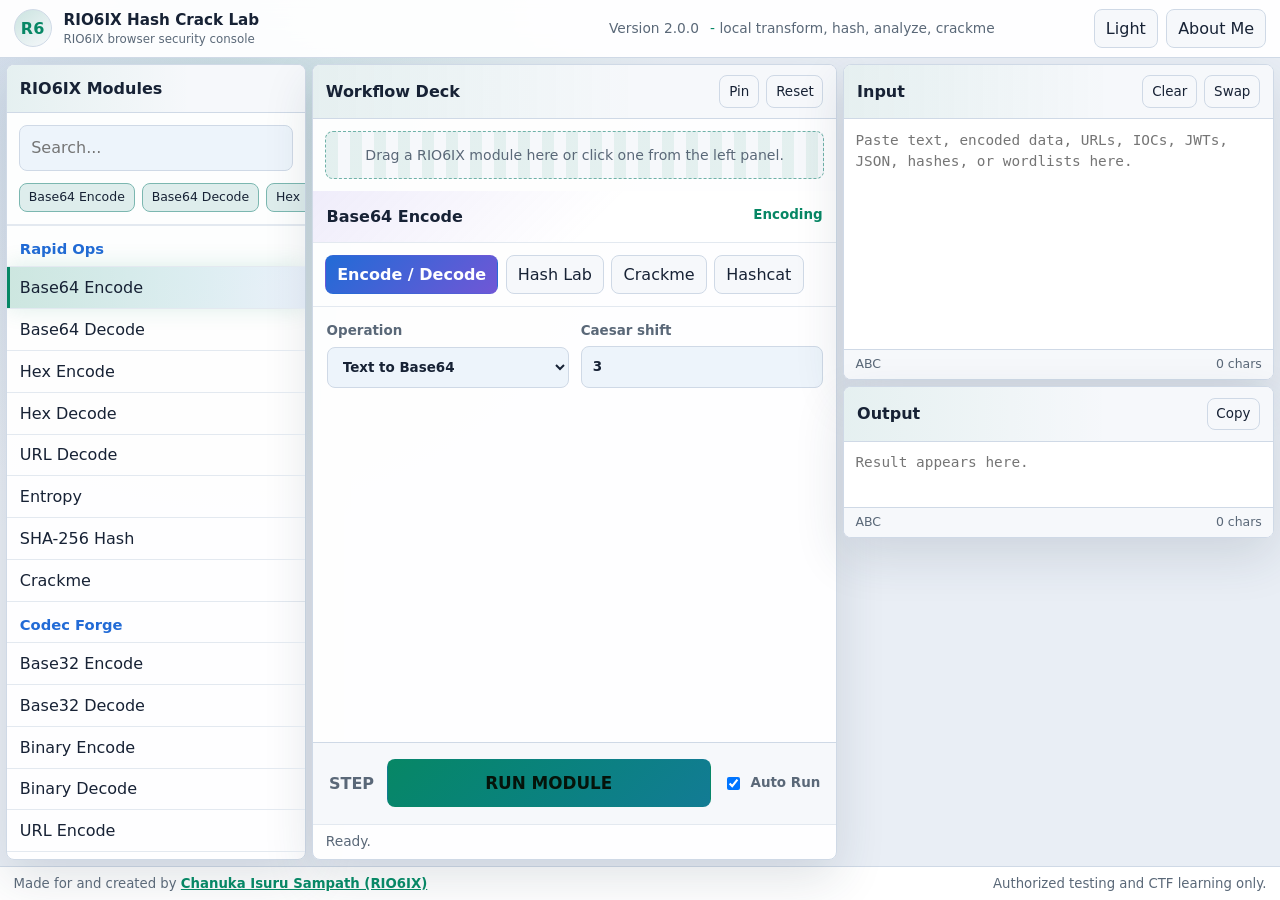
==== index.html @ 595f765e "Initial static security toolkit" ====
<!doctype html>
<html lang="en">
  <head>
    <meta charset="utf-8">
    <meta name="viewport" content="width=device-width, initial-scale=1">
    <meta
      http-equiv="Content-Security-Policy"
      content="default-src 'self'; script-src 'self'; style-src 'self'; img-src 'self' data:; font-src 'self'; connect-src 'none'; object-src 'none'; base-uri 'none'; form-action 'none'; frame-ancestors 'none'; upgrade-insecure-requests"
    >
    <meta name="referrer" content="no-referrer">
    <meta name="color-scheme" content="dark light">
    <meta
      name="description"
      content="RIO6IX Hash Crack Lab is a static browser security console for encoding, decoding, hashing, HMAC, PBKDF2, hash analysis, and safe crackme practice."
    >
    <title>RIO6IX Hash Crack Lab</title>
    <link rel="stylesheet" href="styles.css">
  </head>
  <body>
    <a class="skip-link" href="#codecInput">Skip to input</a>
    <header class="topbar">
      <a class="brand" href="#codecInput" aria-label="RIO6IX Hash Crack Lab">
        <span class="brand-mark" aria-hidden="true">R6</span>
        <span>
          <strong>RIO6IX Hash Crack Lab</strong>
          <small>RIO6IX browser security console</small>
        </span>
      </a>
      <div class="topbar-center" aria-label="Build information">
        <span>Version 2.0.0</span>
        <span>local transform, hash, analyze, crackme</span>
      </div>
      <div class="topbar-actions">
        <button id="themeToggle" type="button" aria-label="Switch color theme" title="Switch theme">
          <span id="themeIcon" aria-hidden="true">Dark</span>
        </button>
        <a href="about.html">About Me</a>
      </div>
    </header>

    <main class="app-shell">
      <aside class="operations-panel" aria-labelledby="operationsTitle">
        <div class="panel-title">
          <h2 id="operationsTitle">RIO6IX Modules</h2>
        </div>
        <label class="search-label" for="operationSearch">Search operations</label>
        <input id="operationSearch" type="search" placeholder="Search..." autocomplete="off">
        <div class="suggestion-box" id="suggestionBox" aria-live="polite"></div>

        <div class="operation-groups" id="operationGroups">
          <section class="operation-group">
            <h3>Rapid Ops</h3>
            <button type="button" class="operation-item active" data-operation="base64-encode" data-tab="encode">Base64 Encode</button>
            <button type="button" class="operation-item" data-operation="base64-decode" data-tab="encode">Base64 Decode</button>
            <button type="button" class="operation-item" data-operation="hex-encode" data-tab="encode">Hex Encode</button>
            <button type="button" class="operation-item" data-operation="hex-decode" data-tab="encode">Hex Decode</button>
            <button type="button" class="operation-item" data-operation="url-decode" data-tab="encode">URL Decode</button>
            <button type="button" class="operation-item" data-operation="entropy" data-tab="encode">Entropy</button>
            <button type="button" class="operation-item" data-operation="hash-sha256" data-tab="hash">SHA-256 Hash</button>
            <button type="button" class="operation-item" data-operation="crackme" data-tab="crack">Crackme</button>
          </section>
          <section class="operation-group">
            <h3>Codec Forge</h3>
            <button type="button" class="operation-item" data-operation="base32-encode" data-tab="encode">Base32 Encode</button>
            <button type="button" class="operation-item" data-operation="base32-decode" data-tab="encode">Base32 Decode</button>
            <button type="button" class="operation-item" data-operation="binary-encode" data-tab="encode">Binary Encode</button>
            <button type="button" class="operation-item" data-operation="binary-decode" data-tab="encode">Binary Decode</button>
            <button type="button" class="operation-item" data-operation="url-encode" data-tab="encode">URL Encode</button>
            <button type="button" class="operation-item" data-operation="html-encode" data-tab="encode">HTML Entity Encode</button>
            <button type="button" class="operation-item" data-operation="html-decode" data-tab="encode">HTML Entity Decode</button>
            <button type="button" class="operation-item" data-operation="base64url-encode" data-tab="encode">Base64URL Encode</button>
            <button type="button" class="operation-item" data-operation="base64url-decode" data-tab="encode">Base64URL Decode</button>
            <button type="button" class="operation-item" data-operation="jwt-decode" data-tab="encode">JWT Decode</button>
          </section>
          <section class="operation-group">
            <h3>Intel Extract</h3>
            <button type="button" class="operation-item" data-operation="json-pretty" data-tab="encode">JSON Beautify</button>
            <button type="button" class="operation-item" data-operation="json-minify" data-tab="encode">JSON Minify</button>
            <button type="button" class="operation-item" data-operation="hexdump" data-tab="encode">Hexdump</button>
            <button type="button" class="operation-item" data-operation="extract-urls" data-tab="encode">Extract URLs</button>
            <button type="button" class="operation-item" data-operation="extract-emails" data-tab="encode">Extract Emails</button>
            <button type="button" class="operation-item" data-operation="parse-url" data-tab="encode">Parse URL</button>
            <button type="button" class="operation-item" data-operation="defang" data-tab="encode">Defang IOCs</button>
            <button type="button" class="operation-item" data-operation="refang" data-tab="encode">Refang IOCs</button>
          </section>
          <section class="operation-group">
            <h3>Text Ops</h3>
            <button type="button" class="operation-item" data-operation="rot13" data-tab="encode">ROT13</button>
            <button type="button" class="operation-item" data-operation="caesar" data-tab="encode">Caesar Shift</button>
            <button type="button" class="operation-item" data-operation="upper" data-tab="encode">To Uppercase</button>
            <button type="button" class="operation-item" data-operation="lower" data-tab="encode">To Lowercase</button>
            <button type="button" class="operation-item" data-operation="reverse" data-tab="encode">Reverse</button>
            <button type="button" class="operation-item" data-operation="slugify" data-tab="encode">Slugify</button>
            <button type="button" class="operation-item" data-operation="unique-lines" data-tab="encode">Unique Lines</button>
            <button type="button" class="operation-item" data-operation="sort-lines" data-tab="encode">Sort Lines</button>
            <button type="button" class="operation-item" data-operation="trim-lines" data-tab="encode">Trim Lines</button>
            <button type="button" class="operation-item" data-operation="remove-empty-lines" data-tab="encode">Remove Empty Lines</button>
            <button type="button" class="operation-item" data-operation="morse-encode" data-tab="encode">Morse Encode</button>
            <button type="button" class="operation-item" data-operation="morse-decode" data-tab="encode">Morse Decode</button>
          </section>
          <section class="operation-group">
            <h3>Hash Core</h3>
            <button type="button" class="operation-item" data-operation="hash-md5" data-tab="hash">MD5 Hash</button>
            <button type="button" class="operation-item" data-operation="hash-sha1" data-tab="hash">SHA-1 Hash</button>
            <button type="button" class="operation-item" data-operation="hash-sha512" data-tab="hash">SHA-512 Hash</button>
            <button type="button" class="operation-item" data-operation="pbkdf2" data-tab="hash">PBKDF2</button>
            <button type="button" class="operation-item" data-operation="hashcat" data-tab="hashcat">Hashcat Helper</button>
          </section>
          <section class="operation-group">
            <h3>Generators</h3>
            <button type="button" class="operation-item" data-operation="uuid-v4" data-tab="encode">UUID v4</button>
            <button type="button" class="operation-item" data-operation="timestamp" data-tab="encode">Timestamp</button>
            <button type="button" class="operation-item" data-operation="password-score" data-tab="encode">Password Score</button>
            <button type="button" class="operation-item" data-operation="text-stats" data-tab="encode">Text Stats</button>
          </section>
        </div>
      </aside>

      <section class="recipe-panel" aria-labelledby="recipeTitle">
        <div class="panel-title recipe-title">
          <h2 id="recipeTitle">Workflow Deck</h2>
          <div class="icon-actions" aria-label="Workflow actions">
            <button id="recipeSave" type="button" title="Pin current module">Pin</button>
            <button id="recipeClear" type="button" title="Clear workspace">Reset</button>
          </div>
        </div>

        <div class="recipe-card">
          <div class="drop-zone" id="dropZone">
            Drag a RIO6IX module here or click one from the left panel.
          </div>
          <div class="recipe-card-head">
            <span id="activeOperationName">Base64 Encode</span>
            <span id="activeOperationBadge">Encoding</span>
          </div>
          <div class="tab-list" role="tablist" aria-label="Toolkit sections">
            <button class="tab-button active" type="button" data-tab="encode" role="tab" aria-selected="true">Encode / Decode</button>
            <button class="tab-button" type="button" data-tab="hash" role="tab" aria-selected="false">Hash Lab</button>
            <button class="tab-button" type="button" data-tab="crack" role="tab" aria-selected="false">Crackme</button>
            <button class="tab-button" type="button" data-tab="hashcat" role="tab" aria-selected="false">Hashcat</button>
          </div>

          <div class="tool-panel active" id="panel-encode" data-panel="encode" role="tabpanel">
            <div class="recipe-controls">
              <label>
                Operation
                <select id="codecOperation">
                  <optgroup label="Encode">
                    <option value="base64-encode">Text to Base64</option>
                    <option value="base32-encode">Text to Base32</option>
                    <option value="hex-encode">Text to Hex</option>
                    <option value="binary-encode">Text to Binary</option>
                    <option value="url-encode">URL Encode</option>
                    <option value="html-encode">HTML Entity Encode</option>
                    <option value="base64url-encode">Text to Base64URL</option>
                  </optgroup>
                  <optgroup label="Decode">
                    <option value="base64-decode">Base64 to Text</option>
                    <option value="base32-decode">Base32 to Text</option>
                    <option value="hex-decode">Hex to Text</option>
                    <option value="binary-decode">Binary to Text</option>
                    <option value="url-decode">URL Decode</option>
                    <option value="html-decode">HTML Entity Decode</option>
                    <option value="base64url-decode">Base64URL to Text</option>
                  </optgroup>
                  <optgroup label="Analyze">
                    <option value="entropy">Entropy</option>
                    <option value="hexdump">Hexdump</option>
                    <option value="extract-urls">Extract URLs</option>
                    <option value="extract-emails">Extract Emails</option>
                    <option value="parse-url">Parse URL</option>
                    <option value="defang">Defang IOCs</option>
                    <option value="refang">Refang IOCs</option>
                    <option value="password-score">Password Score</option>
                    <option value="text-stats">Text Stats</option>
                  </optgroup>
                  <optgroup label="Transform">
                    <option value="rot13">ROT13</option>
                    <option value="caesar">Caesar Shift</option>
                    <option value="jwt-decode">Decode JWT Header and Payload</option>
                    <option value="json-pretty">Pretty Print JSON</option>
                    <option value="json-minify">Minify JSON</option>
                    <option value="upper">Uppercase</option>
                    <option value="lower">Lowercase</option>
                    <option value="reverse">Reverse Text</option>
                    <option value="slugify">Slugify</option>
                    <option value="unique-lines">Unique Lines</option>
                    <option value="sort-lines">Sort Lines</option>
                    <option value="trim-lines">Trim Lines</option>
                    <option value="remove-empty-lines">Remove Empty Lines</option>
                    <option value="morse-encode">Morse Encode</option>
                    <option value="morse-decode">Morse Decode</option>
                    <option value="uuid-v4">Generate UUID v4</option>
                    <option value="timestamp">Generate Timestamp</option>
                  </optgroup>
                </select>
              </label>
              <label>
                Caesar shift
                <input id="caesarShift" type="number" min="-25" max="25" value="3">
              </label>
            </div>
          </div>

          <div class="tool-panel" id="panel-hash" data-panel="hash" role="tabpanel" hidden>
            <div class="recipe-controls">
              <label>
                Algorithm
                <select id="hashAlgorithm">
                  <option value="SHA-256">SHA-256</option>
                  <option value="SHA-384">SHA-384</option>
                  <option value="SHA-512">SHA-512</option>
                  <option value="SHA-1">SHA-1</option>
                  <option value="MD5">MD5</option>
                </select>
              </label>
              <label>
                HMAC secret
                <input id="hmacSecret" type="password" autocomplete="off" placeholder="Optional">
              </label>
              <label>
                PBKDF2 iterations
                <input id="kdfIterations" type="number" min="1000" max="1000000" value="100000">
              </label>
              <label>
                PBKDF2 salt
                <input id="kdfSalt" type="text" autocomplete="off" placeholder="Optional salt">
              </label>
              <div class="hash-inspector">
                <label for="hashAnalyzer">Hash analyzer</label>
                <input id="hashAnalyzer" type="text" spellcheck="false" placeholder="Paste a hash to identify likely formats.">
                <output id="hashGuess">Awaiting hash.</output>
              </div>
            </div>
          </div>

          <div class="tool-panel" id="panel-crack" data-panel="crack" role="tabpanel" hidden>
            <div class="recipe-controls">
              <label>
                Algorithm
                <select id="crackAlgorithm">
                  <option value="SHA-256">SHA-256</option>
                  <option value="SHA-512">SHA-512</option>
                  <option value="SHA-1">SHA-1</option>
                  <option value="MD5">MD5</option>
                </select>
              </label>
              <label>
                Salt mode
                <select id="saltMode">
                  <option value="none">No salt</option>
                  <option value="prefix">Salt + password</option>
                  <option value="suffix">Password + salt</option>
                </select>
              </label>
              <label>
                Salt
                <input id="saltValue" type="text" autocomplete="off" placeholder="Optional">
              </label>
              <div class="inline-actions">
                <button id="demoLoad" type="button">Load demo</button>
                <button id="crackClear" type="button">Clear crackme</button>
              </div>
            </div>
          </div>

          <div class="tool-panel" id="panel-hashcat" data-panel="hashcat" role="tabpanel" hidden>
            <div class="recipe-controls">
              <label>
                Hash type
                <select id="hashcatMode">
                  <option value="0">MD5 - mode 0</option>
                  <option value="100">SHA1 - mode 100</option>
                  <option value="1400">SHA2-256 - mode 1400</option>
                  <option value="1700">SHA2-512 - mode 1700</option>
                  <option value="1000">NTLM - mode 1000</option>
                  <option value="3200">bcrypt - mode 3200</option>
                  <option value="1800">sha512crypt - mode 1800</option>
                </select>
              </label>
              <label>
                Attack mode
                <select id="attackMode">
                  <option value="0">Dictionary - mode 0</option>
                  <option value="3">Mask - mode 3</option>
                  <option value="6">Wordlist + mask - mode 6</option>
                  <option value="7">Mask + wordlist - mode 7</option>
                </select>
              </label>
              <label>
                Hash file
                <input id="hashFileName" type="text" value="hashes.txt">
              </label>
              <label>
                Wordlist or mask
                <input id="wordlistName" type="text" value="wordlists/rockyou.txt">
              </label>
              <fieldset>
                <legend>Options</legend>
                <label class="check-row"><input id="optimizedKernels" type="checkbox" checked> Optimized kernels</label>
                <label class="check-row"><input id="showStatus" type="checkbox" checked> Status timer</label>
                <label class="check-row"><input id="restoreSafe" type="checkbox" checked> Restore enabled</label>
              </fieldset>
            </div>
          </div>
        </div>

        <div class="bake-row">
          <span>STEP</span>
          <button class="bake-button" id="bakeButton" type="button">Run Module</button>
          <label class="auto-bake"><input id="autoBake" type="checkbox" checked> Auto Run</label>
        </div>
        <p class="status-line" id="codecStatus" role="status">Ready.</p>
      </section>

      <section class="io-panel" aria-label="Input and output">
        <div class="io-card input-card">
          <div class="panel-title">
            <h2>Input</h2>
            <div class="inline-actions compact">
              <button id="codecClear" type="button">Clear</button>
              <button id="codecSwap" type="button">Swap</button>
            </div>
          </div>
          <textarea id="codecInput" spellcheck="false" placeholder="Paste text, encoded data, URLs, IOCs, JWTs, JSON, hashes, or wordlists here."></textarea>
          <div class="editor-meta"><span>ABC</span><span id="inputStats">0 chars</span></div>
        </div>

        <div class="io-card wordlist-card">
          <div class="panel-title">
            <h2>Crackme Wordlist</h2>
          </div>
          <textarea id="wordlistInput" spellcheck="false" placeholder="One candidate per line. Used only by Crackme."></textarea>
          <textarea id="targetHashes" class="mini-textarea" spellcheck="false" placeholder="Target hash list for Crackme, one per line."></textarea>
        </div>

        <div class="io-card output-card">
          <div class="panel-title">
            <h2>Output</h2>
            <button class="copy-button" type="button" data-copy="codecOutput">Copy</button>
          </div>
          <textarea id="codecOutput" readonly spellcheck="false" placeholder="Result appears here."></textarea>
          <textarea id="hashOutput" class="hidden-output" readonly spellcheck="false" aria-hidden="true"></textarea>
          <textarea id="crackOutput" class="hidden-output" readonly spellcheck="false" aria-hidden="true"></textarea>
          <textarea id="hashcatOutput" class="hidden-output" readonly spellcheck="false" aria-hidden="true"></textarea>
          <div class="editor-meta"><span>ABC</span><span id="outputStats">0 chars</span></div>
        </div>
      </section>
    </main>

    <footer class="footer-bar">
      <span>Made for and created by <a href="about.html">Chanuka Isuru Sampath (RIO6IX)</a></span>
      <span>Authorized testing and CTF learning only.</span>
    </footer>

    <script src="app.js" defer></script>
  </body>
</html>
---- styles.css ----
:root {
  --bg: #03070b;
  --panel: #081018;
  --panel-2: #0d1822;
  --panel-3: #122434;
  --text: #f2fbff;
  --muted: #8fa8b8;
  --line: #1f3a46;
  --soft-line: #142a35;
  --accent: #00f0b5;
  --accent-strong: #00bd8c;
  --blue: #23c7ff;
  --violet: #7f6bff;
  --danger: #ff6b6b;
  --shadow: 0 18px 60px rgba(0, 0, 0, 0.24);
  --radius: 8px;
  color-scheme: dark;
}

[data-theme="light"] {
  --bg: #e9eef5;
  --panel: #ffffff;
  --panel-2: #f6f8fb;
  --panel-3: #edf4fb;
  --text: #172235;
  --muted: #5a6878;
  --line: #cfd9e6;
  --soft-line: #e3e9f0;
  --accent: #078765;
  --accent-strong: #05684e;
  --blue: #226bd6;
  --violet: #7057d6;
  --danger: #b3261e;
  --shadow: 0 18px 50px rgba(35, 54, 80, 0.14);
  color-scheme: light;
}

* {
  box-sizing: border-box;
}

html,
body {
  min-height: 100%;
}

body {
  margin: 0;
  height: 100vh;
  overflow: hidden;
  background:
    radial-gradient(circle at 18% 10%, color-mix(in srgb, var(--accent) 12%, transparent), transparent 28rem),
    linear-gradient(135deg, color-mix(in srgb, var(--violet) 8%, transparent), transparent 24rem),
    var(--bg);
  color: var(--text);
  font-family: Inter, ui-sans-serif, system-ui, -apple-system, BlinkMacSystemFont, "Segoe UI", sans-serif;
  line-height: 1.45;
}

button,
input,
select,
textarea {
  font: inherit;
}

@keyframes modulePulse {
  0% {
    box-shadow: inset 3px 0 0 transparent;
  }
  100% {
    box-shadow: inset 3px 0 0 var(--accent), 0 0 24px color-mix(in srgb, var(--accent) 14%, transparent);
  }
}

@keyframes dropGlow {
  0% {
    background-position: 0 0;
  }
  100% {
    background-position: 36px 0;
  }
}

a {
  color: inherit;
}

.skip-link {
  position: fixed;
  left: 1rem;
  top: -4rem;
  z-index: 20;
  background: var(--accent);
  color: #071019;
  padding: 0.6rem 0.9rem;
  border-radius: var(--radius);
}

.skip-link:focus {
  top: 1rem;
}

.topbar {
  height: 58px;
  display: grid;
  grid-template-columns: minmax(270px, 0.9fr) minmax(260px, 1fr) auto;
  align-items: center;
  gap: 1rem;
  padding: 0 0.85rem;
  border-bottom: 1px solid var(--line);
  background: color-mix(in srgb, var(--panel) 94%, transparent);
  backdrop-filter: blur(16px);
}

.brand {
  display: inline-flex;
  align-items: center;
  gap: 0.75rem;
  min-width: 0;
  text-decoration: none;
}

.brand-mark {
  width: 38px;
  height: 38px;
  display: grid;
  place-items: center;
  border: 1px solid var(--line);
  border-radius: 50%;
  background: linear-gradient(145deg, color-mix(in srgb, var(--accent) 18%, var(--panel-2)), var(--panel-2));
  color: var(--accent);
  font-weight: 900;
}

.brand strong,
.brand small {
  display: block;
}

.brand strong {
  font-size: 0.95rem;
  white-space: nowrap;
  overflow: hidden;
  text-overflow: ellipsis;
}

.brand small,
.topbar-center,
.footer-bar,
.status-line,
.editor-meta {
  color: var(--muted);
}

.brand small {
  font-size: 0.74rem;
}

.topbar-center {
  display: flex;
  justify-content: center;
  gap: 0.7rem;
  font-size: 0.86rem;
  text-align: center;
}

.topbar-center span + span::before {
  content: "- ";
  color: var(--accent);
}

.topbar-actions {
  display: flex;
  gap: 0.5rem;
  align-items: center;
}

.topbar-actions a,
button {
  border: 1px solid var(--line);
  border-radius: var(--radius);
  background: var(--panel-2);
  color: var(--text);
  min-height: 34px;
  padding: 0.45rem 0.7rem;
  text-decoration: none;
  cursor: pointer;
}

button:hover,
.topbar-actions a:hover {
  border-color: var(--accent);
}

button:focus-visible,
a:focus-visible,
input:focus,
select:focus,
textarea:focus {
  outline: 3px solid color-mix(in srgb, var(--accent) 55%, transparent);
  outline-offset: 2px;
}

.app-shell {
  height: calc(100vh - 92px);
  display: grid;
  grid-template-columns: minmax(220px, 300px) minmax(330px, 1fr) minmax(360px, 0.82fr);
  gap: 6px;
  padding: 6px;
  min-height: 0;
}

.operations-panel,
.recipe-panel,
.io-panel,
.io-card,
.recipe-card {
  min-height: 0;
}

.operations-panel,
.recipe-panel,
.io-card {
  border: 1px solid var(--line);
  border-radius: var(--radius);
  background: color-mix(in srgb, var(--panel) 96%, transparent);
  box-shadow: var(--shadow);
  overflow: hidden;
}

.operations-panel,
.recipe-panel {
  display: flex;
  flex-direction: column;
}

.panel-title {
  min-height: 48px;
  display: flex;
  align-items: center;
  justify-content: space-between;
  gap: 0.7rem;
  padding: 0.65rem 0.8rem;
  border-bottom: 1px solid var(--line);
  background:
    linear-gradient(90deg, color-mix(in srgb, var(--accent) 7%, transparent), transparent 62%),
    var(--panel-2);
}

h2,
h3,
p {
  margin: 0;
}

h2 {
  font-size: 1rem;
}

h3 {
  color: var(--blue);
  font-size: 0.92rem;
}

.search-label {
  position: absolute;
  width: 1px;
  height: 1px;
  overflow: hidden;
  clip: rect(0 0 0 0);
}

#operationSearch {
  margin: 0.75rem;
  width: calc(100% - 1.5rem);
}

.suggestion-box {
  display: flex;
  flex-wrap: nowrap;
  gap: 0.45rem;
  min-height: 42px;
  overflow-x: auto;
  overflow-y: hidden;
  padding: 0 0.75rem 0.75rem;
  border-bottom: 1px solid var(--soft-line);
}

.suggestion-chip {
  flex: 0 0 auto;
  min-height: 28px;
  padding: 0.25rem 0.55rem;
  border-color: color-mix(in srgb, var(--accent) 42%, var(--line));
  background: color-mix(in srgb, var(--accent) 10%, var(--panel-2));
  color: var(--text);
  font-size: 0.78rem;
}

.suggestion-empty {
  color: var(--muted);
  font-size: 0.8rem;
}

.operation-groups {
  overflow: auto;
  padding-bottom: 0.8rem;
}

.operation-group {
  border-top: 1px solid var(--soft-line);
}

.operation-group h3 {
  padding: 0.75rem 0.8rem 0.45rem;
}

.operation-item {
  width: 100%;
  display: block;
  border: 0;
  border-radius: 0;
  border-top: 1px solid var(--soft-line);
  background: transparent;
  color: var(--text);
  min-height: 38px;
  padding: 0.55rem 0.8rem;
  text-align: left;
  position: relative;
  transition: background 160ms ease, color 160ms ease, transform 160ms ease, border-color 160ms ease;
}

.operation-item:hover,
.operation-item.active {
  background: linear-gradient(90deg, color-mix(in srgb, var(--accent) 20%, transparent), color-mix(in srgb, var(--blue) 9%, transparent));
  color: var(--text);
}

.operation-item.active::before {
  content: "";
  position: absolute;
  inset: 0 auto 0 0;
  width: 3px;
  background: var(--accent);
}

.operation-item:hover {
  transform: translateX(4px);
}

.operation-item.active {
  animation: modulePulse 520ms ease both;
}

.operation-item.dragging {
  opacity: 0.55;
  transform: translateX(8px) scale(0.98);
}

.recipe-title .icon-actions,
.inline-actions,
.tab-list {
  display: flex;
  flex-wrap: wrap;
  gap: 0.45rem;
}

.icon-actions button,
.inline-actions button,
.copy-button {
  min-height: 30px;
  padding: 0.35rem 0.55rem;
  font-size: 0.84rem;
}

.recipe-card {
  flex: 1;
  display: flex;
  flex-direction: column;
  overflow: auto;
}

.drop-zone {
  margin: 0.75rem;
  padding: 0.8rem;
  border: 1px dashed color-mix(in srgb, var(--accent) 48%, var(--line));
  border-radius: var(--radius);
  background:
    repeating-linear-gradient(90deg, color-mix(in srgb, var(--accent) 8%, transparent) 0 12px, transparent 12px 24px),
    var(--panel-2);
  color: var(--muted);
  font-size: 0.88rem;
  text-align: center;
  transition: border-color 160ms ease, color 160ms ease, transform 160ms ease;
}

.drop-zone.drag-over {
  color: var(--text);
  border-color: var(--accent);
  transform: translateY(-2px);
  animation: dropGlow 1s linear infinite;
}

.recipe-card-head {
  display: flex;
  justify-content: space-between;
  gap: 1rem;
  padding: 0.85rem;
  border-bottom: 1px solid var(--soft-line);
  font-weight: 800;
  background:
    linear-gradient(135deg, color-mix(in srgb, var(--violet) 11%, transparent), transparent 55%),
    var(--panel);
}

#activeOperationBadge {
  color: var(--accent);
  font-size: 0.84rem;
}

.tab-list {
  padding: 0.75rem;
  border-bottom: 1px solid var(--soft-line);
}

.tab-button.active {
  background: linear-gradient(135deg, var(--blue), var(--violet));
  border-color: transparent;
  color: #fff;
  font-weight: 800;
}

.tool-panel {
  padding: 0.85rem;
}

.recipe-controls {
  display: grid;
  grid-template-columns: repeat(2, minmax(0, 1fr));
  gap: 0.75rem;
}

.recipe-controls label,
.hash-inspector {
  display: grid;
  gap: 0.35rem;
}

label,
legend {
  color: var(--muted);
  font-size: 0.84rem;
  font-weight: 700;
}

input,
select,
textarea {
  width: 100%;
  border: 1px solid var(--line);
  border-radius: var(--radius);
  background: var(--panel-3);
  color: var(--text);
  padding: 0.65rem 0.7rem;
}

textarea {
  resize: none;
  font-family: "Cascadia Code", "SFMono-Regular", Consolas, monospace;
  font-size: 0.9rem;
  line-height: 1.5;
}

.hash-inspector,
fieldset {
  grid-column: 1 / -1;
  border: 1px solid var(--line);
  border-radius: var(--radius);
  background: var(--panel-2);
  padding: 0.75rem;
}

.check-row {
  display: inline-flex;
  align-items: center;
  gap: 0.5rem;
  margin: 0.35rem 0.7rem 0 0;
}

.check-row input {
  width: auto;
}

.bake-row {
  min-height: 82px;
  display: grid;
  grid-template-columns: auto minmax(160px, 1fr) auto;
  align-items: center;
  gap: 0.8rem;
  padding: 0.75rem 1rem;
  border-top: 1px solid var(--line);
  background: var(--panel-2);
}

.bake-row span {
  color: var(--muted);
  font-weight: 900;
}

.bake-button {
  min-height: 48px;
  background: linear-gradient(135deg, var(--accent), color-mix(in srgb, var(--blue) 42%, var(--accent)));
  border-color: transparent;
  color: #05130a;
  font-size: 1.05rem;
  font-weight: 900;
  text-transform: uppercase;
}

.auto-bake {
  display: inline-flex;
  align-items: center;
  gap: 0.45rem;
  white-space: nowrap;
}

.auto-bake input {
  width: auto;
}

.status-line {
  min-height: 32px;
  padding: 0.45rem 0.8rem;
  border-top: 1px solid var(--soft-line);
  font-size: 0.86rem;
}

.io-panel {
  display: grid;
  grid-template-rows: minmax(220px, 1fr) minmax(130px, 0.48fr) minmax(220px, 1fr);
  gap: 6px;
}

.io-card {
  display: flex;
  flex-direction: column;
}

.io-card textarea {
  flex: 1;
  min-height: 0;
  border: 0;
  border-radius: 0;
  background:
    linear-gradient(rgba(255, 255, 255, 0.015) 50%, transparent 50%) 0 0 / 100% 3rem,
    var(--panel);
}

.wordlist-card {
  display: none;
}

.show-crackme .wordlist-card {
  display: flex;
}

.show-crackme.io-panel {
  grid-template-rows: minmax(180px, 0.85fr) minmax(170px, 0.58fr) minmax(190px, 0.85fr);
}

.mini-textarea {
  border-top: 1px solid var(--line) !important;
  min-height: 70px !important;
}

.editor-meta {
  min-height: 28px;
  display: flex;
  justify-content: space-between;
  padding: 0.35rem 0.7rem;
  border-top: 1px solid var(--line);
  background: var(--panel-2);
  font-size: 0.78rem;
}

.hidden-output {
  display: none;
}

.footer-bar {
  height: 34px;
  display: flex;
  align-items: center;
  justify-content: space-between;
  gap: 1rem;
  padding: 0 0.85rem;
  border-top: 1px solid var(--line);
  background: var(--panel);
  font-size: 0.83rem;
}

.footer-bar a {
  color: var(--accent);
  font-weight: 800;
}

.about-page {
  min-height: 100vh;
  overflow: auto;
}

.about-shell {
  width: min(1180px, calc(100% - 2rem));
  min-height: calc(100vh - 92px);
  margin: 0 auto;
  padding: 1.6rem 0;
  display: grid;
  grid-template-columns: minmax(320px, 0.95fr) minmax(360px, 1.05fr);
  gap: 1rem;
  align-items: stretch;
}

.about-hero,
.about-panel,
.about-links {
  border: 1px solid var(--line);
  border-radius: var(--radius);
  background:
    radial-gradient(circle at 14% 12%, color-mix(in srgb, var(--accent) 18%, transparent), transparent 18rem),
    linear-gradient(135deg, color-mix(in srgb, var(--violet) 10%, transparent), transparent 54%),
    color-mix(in srgb, var(--panel) 96%, transparent);
  box-shadow: var(--shadow);
  padding: 1.25rem;
}

.about-hero {
  display: flex;
  flex-direction: column;
  justify-content: center;
  min-height: 100%;
  overflow: hidden;
}

.profile-orbit {
  position: relative;
  width: 190px;
  height: 190px;
  display: grid;
  place-items: center;
  margin-bottom: 1rem;
}

.about-mark {
  width: 112px;
  height: 112px;
  display: grid;
  place-items: center;
  border: 1px solid color-mix(in srgb, var(--accent) 46%, var(--line));
  border-radius: 50%;
  background:
    linear-gradient(145deg, color-mix(in srgb, var(--accent) 24%, var(--panel-2)), var(--panel-2));
  color: var(--accent);
  font-size: 2rem;
  font-weight: 900;
  box-shadow: 0 0 42px color-mix(in srgb, var(--accent) 18%, transparent);
}

.profile-orbit::before,
.profile-orbit::after {
  content: "";
  position: absolute;
  inset: 0;
  border: 1px solid color-mix(in srgb, var(--accent) 25%, transparent);
  border-radius: 50%;
}

.profile-orbit::after {
  inset: 24px;
  border-color: color-mix(in srgb, var(--blue) 28%, transparent);
}

.orbit-dot {
  position: absolute;
  width: 10px;
  height: 10px;
  border-radius: 50%;
  background: var(--accent);
  box-shadow: 0 0 18px var(--accent);
}

.dot-one {
  top: 18px;
  right: 44px;
}

.dot-two {
  bottom: 32px;
  left: 28px;
  background: var(--blue);
  box-shadow: 0 0 18px var(--blue);
}

.dot-three {
  right: 18px;
  bottom: 60px;
  background: var(--violet);
  box-shadow: 0 0 18px var(--violet);
}

.about-kicker {
  color: var(--accent);
  font-size: 0.78rem;
  font-weight: 900;
  text-transform: uppercase;
}

.about-hero h1 {
  margin: 0.35rem 0 0.85rem;
  font-size: clamp(2.3rem, 4.7vw, 4.55rem);
  line-height: 1;
}

.about-hero h1 span {
  color: var(--accent);
}

.about-hero p {
  color: var(--muted);
  max-width: 62ch;
}

.about-tags,
.about-actions {
  display: flex;
  flex-wrap: wrap;
  gap: 0.55rem;
  margin-top: 1rem;
}

.about-tags span {
  border: 1px solid color-mix(in srgb, var(--accent) 35%, var(--line));
  border-radius: 999px;
  background: color-mix(in srgb, var(--accent) 8%, var(--panel-2));
  color: var(--text);
  padding: 0.38rem 0.65rem;
  font-size: 0.82rem;
  font-weight: 800;
}

.about-actions a {
  min-height: 40px;
  display: inline-flex;
  align-items: center;
  justify-content: center;
  border: 1px solid var(--line);
  border-radius: var(--radius);
  background: var(--panel-2);
  padding: 0.6rem 0.85rem;
  text-decoration: none;
  font-weight: 800;
}

.about-actions .primary-profile-link {
  background: linear-gradient(135deg, var(--accent), color-mix(in srgb, var(--blue) 38%, var(--accent)));
  border-color: transparent;
  color: #04110d;
}

.about-content {
  display: grid;
  gap: 1rem;
}

.about-panel h2,
.about-links h2 {
  font-size: clamp(1.4rem, 3vw, 2rem);
  margin: 0.25rem 0 0.7rem;
}

.about-panel p {
  color: var(--muted);
}

.metric-panel {
  display: grid;
  grid-template-columns: repeat(3, minmax(0, 1fr));
  gap: 0.75rem;
}

.metric-panel div {
  border: 1px solid var(--soft-line);
  border-radius: var(--radius);
  background: var(--panel-2);
  padding: 0.85rem;
}

.metric-panel strong,
.metric-panel span {
  display: block;
}

.metric-panel strong {
  color: var(--accent);
  font-size: 1.1rem;
}

.metric-panel span {
  color: var(--muted);
  font-size: 0.85rem;
}

.section-title-row {
  display: flex;
  align-items: end;
  justify-content: space-between;
  gap: 1rem;
  margin-bottom: 1rem;
}

.link-grid {
  display: grid;
  grid-template-columns: repeat(2, minmax(0, 1fr));
  gap: 0.75rem;
}

.link-grid a {
  display: grid;
  gap: 0.2rem;
  padding: 0.82rem;
  border: 1px solid var(--soft-line);
  border-radius: var(--radius);
  background: var(--panel-2);
  text-decoration: none;
  transition: transform 160ms ease, border-color 160ms ease, background 160ms ease;
}

.link-grid a:hover {
  transform: translateY(-2px);
  border-color: var(--accent);
  background: color-mix(in srgb, var(--accent) 8%, var(--panel-2));
}

.link-grid span {
  color: var(--accent);
  font-size: 0.82rem;
  font-weight: 900;
}

.link-grid strong,
.link-grid small {
  overflow-wrap: anywhere;
}

.link-grid strong {
  font-size: 0.95rem;
}

.link-grid small {
  color: var(--muted);
}

@media (max-width: 1120px) {
  body {
    height: auto;
    min-height: 100vh;
    overflow: auto;
  }

  .topbar {
    height: auto;
    grid-template-columns: 1fr;
    padding: 0.75rem;
  }

  .topbar-center {
    justify-content: flex-start;
    flex-wrap: wrap;
  }

  .app-shell {
    height: auto;
    grid-template-columns: 1fr;
  }

  .operations-panel {
    max-height: 360px;
  }

  .recipe-panel,
  .io-panel {
    min-height: 620px;
  }

  .footer-bar {
    height: auto;
    align-items: flex-start;
    flex-direction: column;
    padding: 0.75rem;
  }

  .about-shell {
    grid-template-columns: 1fr;
    padding: 1rem 0;
  }

  .about-hero {
    min-height: auto;
  }
}

@media (max-width: 640px) {
  .recipe-controls,
  .bake-row {
    grid-template-columns: 1fr;
  }

  .topbar-actions,
  .inline-actions.compact {
    width: 100%;
  }

  .topbar-actions a,
  .topbar-actions button,
  .inline-actions.compact button {
    flex: 1;
    text-align: center;
  }

  .profile-orbit {
    width: 150px;
    height: 150px;
  }

  .about-mark {
    width: 92px;
    height: 92px;
  }

  .metric-panel,
  .link-grid {
    grid-template-columns: 1fr;
  }

  .about-actions a {
    width: 100%;
  }
}
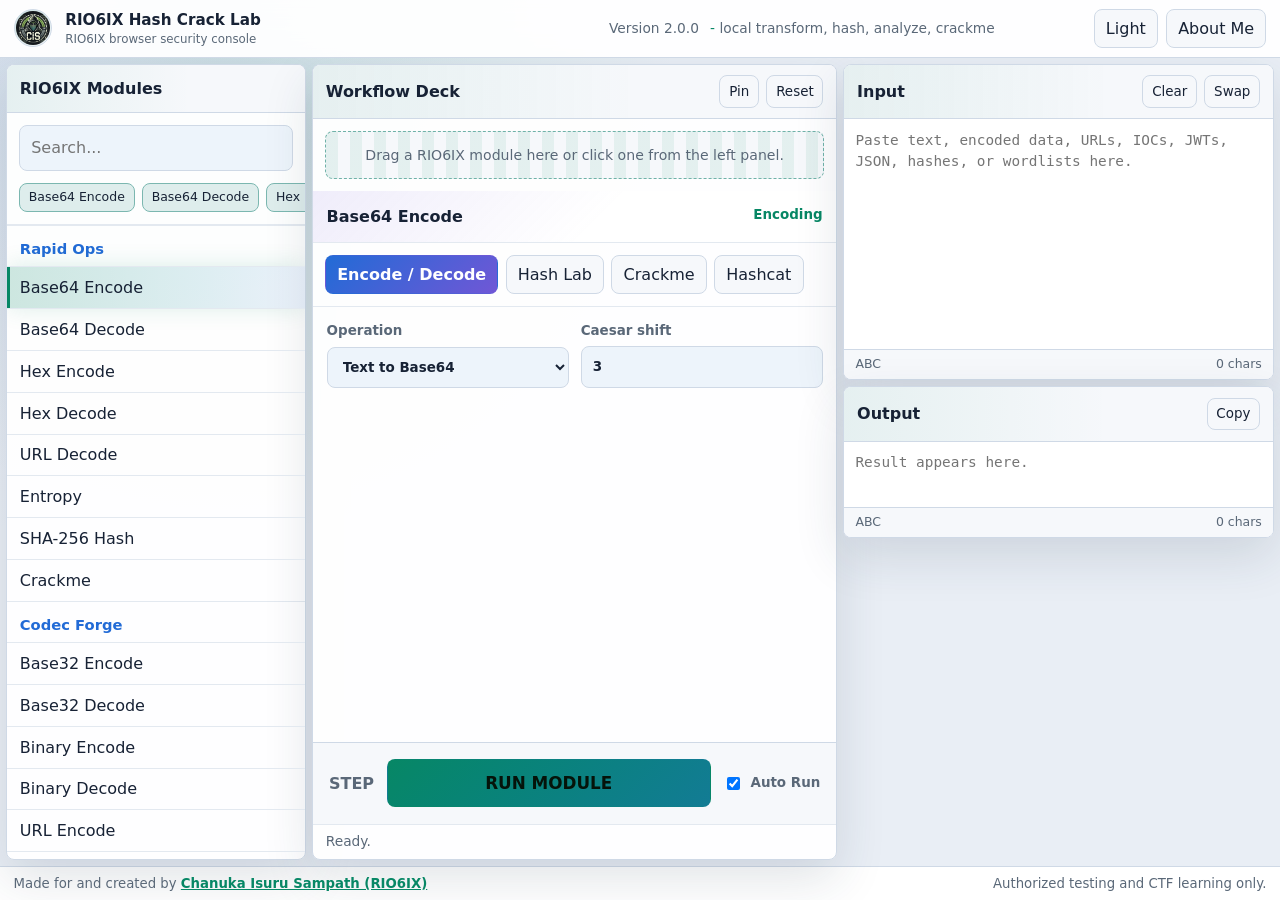
==== commit 1ffe6975: "Polish branding and documentation" ====
--- a/index.html
+++ b/index.html
@@ -14,13 +14,18 @@
       content="RIO6IX Hash Crack Lab is a static browser security console for encoding, decoding, hashing, HMAC, PBKDF2, hash analysis, and safe crackme practice."
     >
     <title>RIO6IX Hash Crack Lab</title>
-    <link rel="stylesheet" href="styles.css">
+    <link rel="icon" type="image/png" href="assets/mylogo.png?v=2">
+    <link rel="shortcut icon" type="image/png" href="assets/mylogo.png?v=2">
+    <link rel="apple-touch-icon" href="assets/mylogo.png?v=2">
+    <link rel="stylesheet" href="styles.css?v=3">
   </head>
   <body>
     <a class="skip-link" href="#codecInput">Skip to input</a>
     <header class="topbar">
       <a class="brand" href="#codecInput" aria-label="RIO6IX Hash Crack Lab">
-        <span class="brand-mark" aria-hidden="true">R6</span>
+        <span class="brand-mark logo-mark" aria-hidden="true">
+          <img src="assets/mylogo.png" width="34" height="34" alt="">
+        </span>
         <span>
           <strong>RIO6IX Hash Crack Lab</strong>
           <small>RIO6IX browser security console</small>
--- a/styles.css
+++ b/styles.css
@@ -116,14 +116,19 @@
 .brand {
   display: inline-flex;
   align-items: center;
-  gap: 0.75rem;
+  gap: 0.85rem;
   min-width: 0;
   text-decoration: none;
 }
 
 .brand-mark {
   width: 38px;
+  min-width: 38px;
+  max-width: 38px;
   height: 38px;
+  min-height: 38px;
+  max-height: 38px;
+  flex: 0 0 38px;
   display: grid;
   place-items: center;
   border: 1px solid var(--line);
@@ -131,6 +136,21 @@
   background: linear-gradient(145deg, color-mix(in srgb, var(--accent) 18%, var(--panel-2)), var(--panel-2));
   color: var(--accent);
   font-weight: 900;
+  overflow: hidden;
+}
+
+.logo-mark img {
+  width: 34px !important;
+  min-width: 34px !important;
+  max-width: 34px !important;
+  height: 34px !important;
+  min-height: 34px !important;
+  max-height: 34px !important;
+  display: block !important;
+  object-fit: contain;
+  object-position: center;
+  border-radius: 50%;
+  position: static !important;
 }
 
 .brand strong,
@@ -663,6 +683,7 @@
   font-size: 2rem;
   font-weight: 900;
   box-shadow: 0 0 42px color-mix(in srgb, var(--accent) 18%, transparent);
+  overflow: hidden;
 }
 
 .profile-orbit::before,
@@ -866,17 +887,6 @@
     overflow: auto;
   }
 
-  .topbar {
-    height: auto;
-    grid-template-columns: 1fr;
-    padding: 0.75rem;
-  }
-
-  .topbar-center {
-    justify-content: flex-start;
-    flex-wrap: wrap;
-  }
-
   .app-shell {
     height: auto;
     grid-template-columns: 1fr;
@@ -908,6 +918,19 @@
   }
 }
 
+@media (max-width: 760px) {
+  .topbar {
+    height: auto;
+    grid-template-columns: 1fr;
+    padding: 0.75rem;
+  }
+
+  .topbar-center {
+    justify-content: flex-start;
+    flex-wrap: wrap;
+  }
+}
+
 @media (max-width: 640px) {
   .recipe-controls,
   .bake-row {
